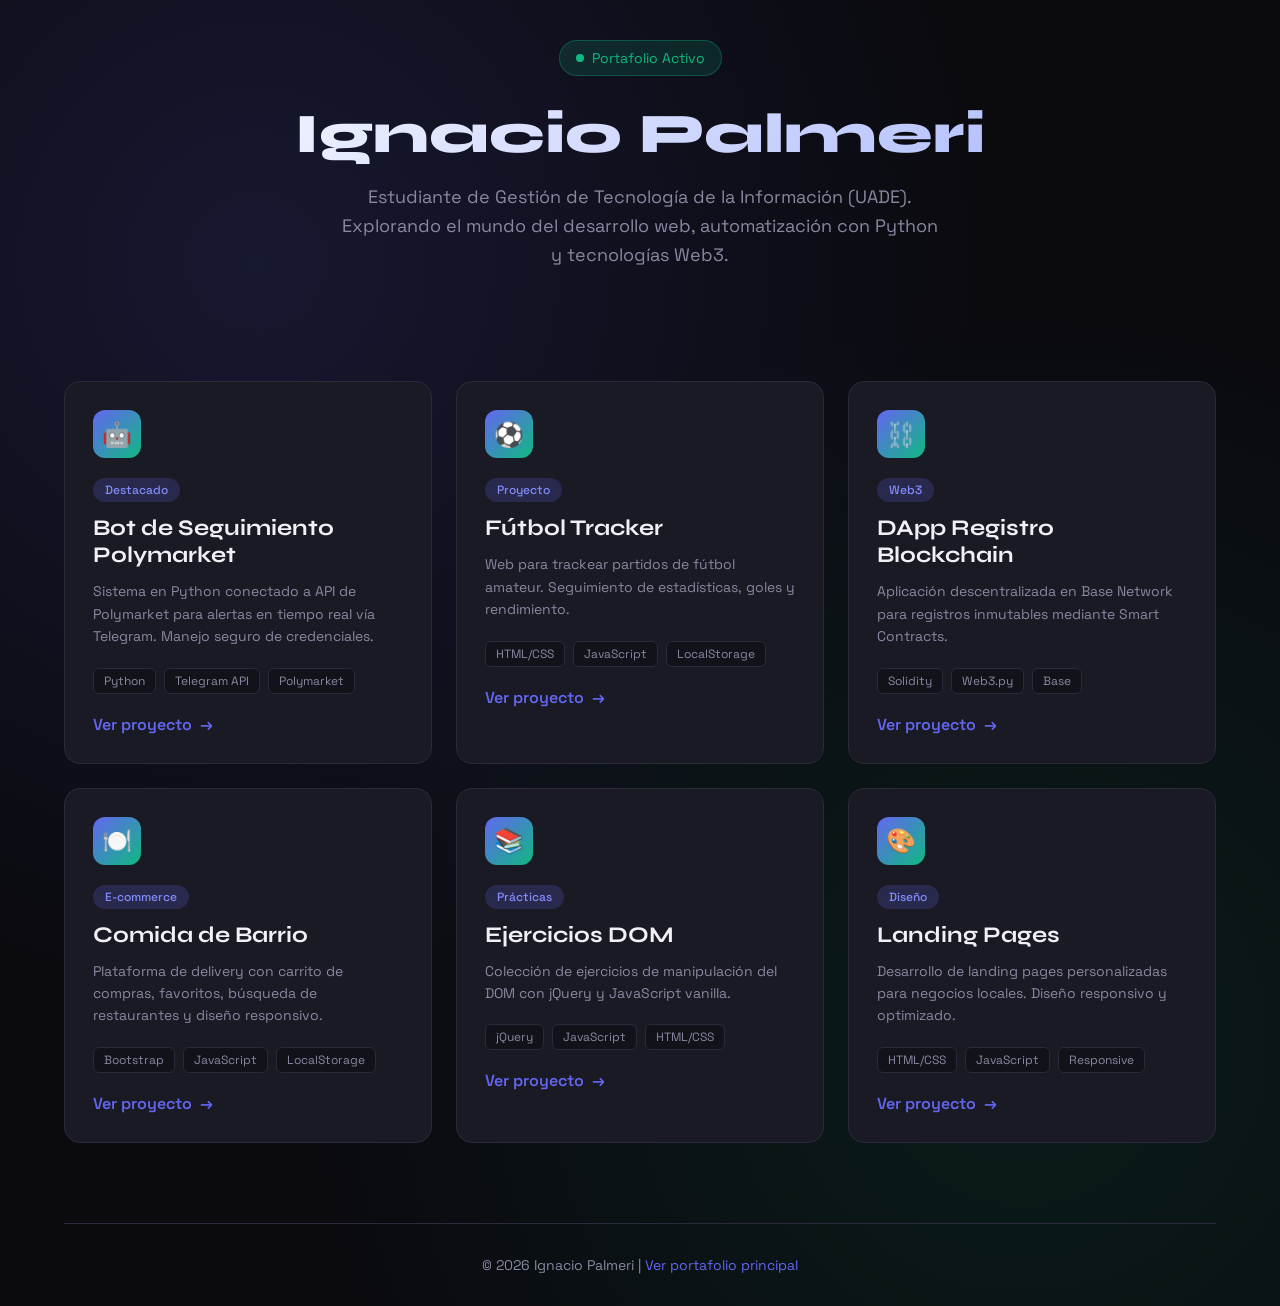
==== hub.html @ 8d7c6ccd "Update: Link to new hub" ====
<!DOCTYPE html>
<html lang="es">
<head>
  <meta charset="UTF-8">
  <meta name="viewport" content="width=device-width, initial-scale=1.0">
  <title>Ignacio Palmeri | Proyectos Web</title>
  <link rel="preconnect" href="https://fonts.googleapis.com">
  <link rel="preconnect" href="https://fonts.gstatic.com" crossorigin>
  <link href="https://fonts.googleapis.com/css2?family=Space+Grotesk:wght@400;500;700&family=Syne:wght@600;700;800&display=swap" rel="stylesheet">
  <link rel="icon" type="image/svg+xml" href="data:image/svg+xml,<svg xmlns='http://www.w3.org/2000/svg' viewBox='0 0 100 100'><text y='.9em' font-size='90'>🌐</text></svg>">
  
  <meta name="description" content="Portafolio de Ignacio Palmeri - Proyectos de desarrollo web, Python, Web3 y más">
  <meta property="og:title" content="Ignacio Palmeri | Proyectos Web">
  <meta property="og:description" content="Explora todos mis proyectos de desarrollo web">
  <meta property="og:type" content="website">
  
  <style>
    :root {
      --bg: #0a0a0f;
      --bg-soft: #12121a;
      --surface: #1a1a25;
      --line: #2a2a3a;
      --text: #f0f0f5;
      --muted: #8888a0;
      --accent: #6366f1;
      --accent-hover: #818cf8;
      --success: #10b981;
      --warning: #f59e0b;
      --shadow: 0 25px 50px -12px rgba(0, 0, 0, 0.5);
    }

    * {
      margin: 0;
      padding: 0;
      box-sizing: border-box;
    }

    body {
      min-height: 100vh;
      color: var(--text);
      font-family: 'Space Grotesk', sans-serif;
      background: 
        radial-gradient(ellipse at 20% 20%, rgba(99, 102, 241, 0.15) 0%, transparent 50%),
        radial-gradient(ellipse at 80% 80%, rgba(16, 185, 129, 0.1) 0%, transparent 50%),
        var(--bg);
    }

    .container {
      max-width: 1200px;
      margin: 0 auto;
      padding: 0 24px;
    }

    /* Header */
    header {
      padding: 40px 0;
      text-align: center;
    }

    .status-badge {
      display: inline-flex;
      align-items: center;
      gap: 8px;
      background: rgba(16, 185, 129, 0.15);
      border: 1px solid rgba(16, 185, 129, 0.3);
      color: var(--success);
      padding: 8px 16px;
      border-radius: 50px;
      font-size: 14px;
      margin-bottom: 24px;
    }

    .status-dot {
      width: 8px;
      height: 8px;
      background: var(--success);
      border-radius: 50%;
      animation: pulse 2s infinite;
    }

    @keyframes pulse {
      0%, 100% { opacity: 1; transform: scale(1); }
      50% { opacity: 0.7; transform: scale(1.2); }
    }

    h1 {
      font-family: 'Syne', sans-serif;
      font-size: clamp(2rem, 5vw, 3.5rem);
      font-weight: 800;
      margin-bottom: 16px;
      background: linear-gradient(135deg, #fff 0%, #a5b4fc 100%);
      -webkit-background-clip: text;
      -webkit-text-fill-color: transparent;
      background-clip: text;
    }

    .subtitle {
      color: var(--muted);
      font-size: 18px;
      max-width: 600px;
      margin: 0 auto 32px;
      line-height: 1.6;
    }

    /* Projects Grid */
    .projects-grid {
      display: grid;
      grid-template-columns: repeat(auto-fit, minmax(320px, 1fr));
      gap: 24px;
      padding: 40px 0 80px;
    }

    .project-card {
      background: var(--surface);
      border: 1px solid var(--line);
      border-radius: 16px;
      padding: 28px;
      transition: all 0.3s ease;
      position: relative;
      overflow: hidden;
    }

    .project-card::before {
      content: '';
      position: absolute;
      top: 0;
      left: 0;
      right: 0;
      height: 3px;
      background: linear-gradient(90deg, var(--accent), var(--success));
      opacity: 0;
      transition: opacity 0.3s;
    }

    .project-card:hover {
      transform: translateY(-8px);
      border-color: var(--accent);
      box-shadow: var(--shadow);
    }

    .project-card:hover::before {
      opacity: 1;
    }

    .project-icon {
      width: 48px;
      height: 48px;
      background: linear-gradient(135deg, var(--accent), var(--success));
      border-radius: 12px;
      display: flex;
      align-items: center;
      justify-content: center;
      font-size: 24px;
      margin-bottom: 20px;
    }

    .project-tag {
      display: inline-block;
      background: rgba(99, 102, 241, 0.2);
      color: var(--accent-hover);
      padding: 4px 12px;
      border-radius: 20px;
      font-size: 12px;
      font-weight: 500;
      margin-bottom: 12px;
    }

    .project-card h3 {
      font-family: 'Syne', sans-serif;
      font-size: 1.4rem;
      margin-bottom: 12px;
      color: var(--text);
    }

    .project-card p {
      color: var(--muted);
      font-size: 14px;
      line-height: 1.6;
      margin-bottom: 20px;
    }

    .tech-tags {
      display: flex;
      flex-wrap: wrap;
      gap: 8px;
      margin-bottom: 20px;
    }

    .tech-tag {
      background: var(--bg-soft);
      color: var(--muted);
      padding: 4px 10px;
      border-radius: 6px;
      font-size: 12px;
      border: 1px solid var(--line);
    }

    .project-link {
      display: inline-flex;
      align-items: center;
      gap: 8px;
      color: var(--accent);
      text-decoration: none;
      font-weight: 600;
      transition: gap 0.3s;
    }

    .project-link:hover {
      gap: 12px;
      color: var(--accent-hover);
    }

    /* Footer */
    footer {
      border-top: 1px solid var(--line);
      padding: 32px 0;
      text-align: center;
    }

    footer p {
      color: var(--muted);
      font-size: 14px;
    }

    footer a {
      color: var(--accent);
      text-decoration: none;
    }

    /* Responsive */
    @media (max-width: 768px) {
      .projects-grid {
        grid-template-columns: 1fr;
      }
      
      h1 {
        font-size: 2rem;
      }
    }
  </style>
</head>
<body>
  <div class="container">
    <header>
      <div class="status-badge">
        <span class="status-dot"></span>
        Portafolio Activo
      </div>
      <h1>Ignacio Palmeri</h1>
      <p class="subtitle">Estudiante de Gestión de Tecnología de la Información (UADE). Explorando el mundo del desarrollo web, automatización con Python y tecnologías Web3.</p>
    </header>

    <section class="projects-grid">
      <!-- Polymarket Bot -->
      <article class="project-card">
        <div class="project-icon">🤖</div>
        <span class="project-tag">Destacado</span>
        <h3>Bot de Seguimiento Polymarket</h3>
        <p>Sistema en Python conectado a API de Polymarket para alertas en tiempo real vía Telegram. Manejo seguro de credenciales.</p>
        <div class="tech-tags">
          <span class="tech-tag">Python</span>
          <span class="tech-tag">Telegram API</span>
          <span class="tech-tag">Polymarket</span>
        </div>
        <a href="https://polytools-omega.vercel.app/" target="_blank" class="project-link">
          Ver proyecto <span>→</span>
        </a>
      </article>

      <!-- Fútbol Tracker -->
      <article class="project-card">
        <div class="project-icon">⚽</div>
        <span class="project-tag">Proyecto</span>
        <h3>Fútbol Tracker</h3>
        <p>Web para trackear partidos de fútbol amateur. Seguimiento de estadísticas, goles y rendimiento.</p>
        <div class="tech-tags">
          <span class="tech-tag">HTML/CSS</span>
          <span class="tech-tag">JavaScript</span>
          <span class="tech-tag">LocalStorage</span>
        </div>
        <a href="https://fulbotracker.vercel.app/" target="_blank" class="project-link">
          Ver proyecto <span>→</span>
        </a>
      </article>

      <!-- DApp Blockchain -->
      <article class="project-card">
        <div class="project-icon">⛓️</div>
        <span class="project-tag">Web3</span>
        <h3>DApp Registro Blockchain</h3>
        <p>Aplicación descentralizada en Base Network para registros inmutables mediante Smart Contracts.</p>
        <div class="tech-tags">
          <span class="tech-tag">Solidity</span>
          <span class="tech-tag">Web3.py</span>
          <span class="tech-tag">Base</span>
        </div>
        <a href="https://prodesol.vercel.app/" target="_blank" class="project-link">
          Ver proyecto <span>→</span>
        </a>
      </article>

      <!-- Comida de Barrio -->
      <article class="project-card">
        <div class="project-icon">🍽️</div>
        <span class="project-tag">E-commerce</span>
        <h3>Comida de Barrio</h3>
        <p>Plataforma de delivery con carrito de compras, favoritos, búsqueda de restaurantes y diseño responsivo.</p>
        <div class="tech-tags">
          <span class="tech-tag">Bootstrap</span>
          <span class="tech-tag">JavaScript</span>
          <span class="tech-tag">LocalStorage</span>
        </div>
        <a href="https://comidadebarrio.vercel.app/" target="_blank" class="project-link">
          Ver proyecto <span>→</span>
        </a>
      </article>

      <!-- Ejercicios DOM -->
      <article class="project-card">
        <div class="project-icon">📚</div>
        <span class="project-tag">Prácticas</span>
        <h3>Ejercicios DOM</h3>
        <p>Colección de ejercicios de manipulación del DOM con jQuery y JavaScript vanilla.</p>
        <div class="tech-tags">
          <span class="tech-tag">jQuery</span>
          <span class="tech-tag">JavaScript</span>
          <span class="tech-tag">HTML/CSS</span>
        </div>
        <a href="https://dom-two.vercel.app/Ejercicios/ejercicio-jQuery/ejercicio-jQuery/index.html" target="_blank" class="project-link">
          Ver proyecto <span>→</span>
        </a>
      </article>

      <!-- Landing Pages -->
      <article class="project-card">
        <div class="project-icon">🎨</div>
        <span class="project-tag">Diseño</span>
        <h3>Landing Pages</h3>
        <p>Desarrollo de landing pages personalizadas para negocios locales. Diseño responsivo y optimizado.</p>
        <div class="tech-tags">
          <span class="tech-tag">HTML/CSS</span>
          <span class="tech-tag">JavaScript</span>
          <span class="tech-tag">Responsive</span>
        </div>
        <a href="https://dom-two.vercel.app/" target="_blank" class="project-link">
          Ver proyecto <span>→</span>
        </a>
      </article>
    </section>

    <footer>
      <p>© 2026 Ignacio Palmeri | <a href="https://portafolioignaciopalmeri.vercel.app/">Ver portafolio principal</a></p>
    </footer>
  </div>
</body>
</html>
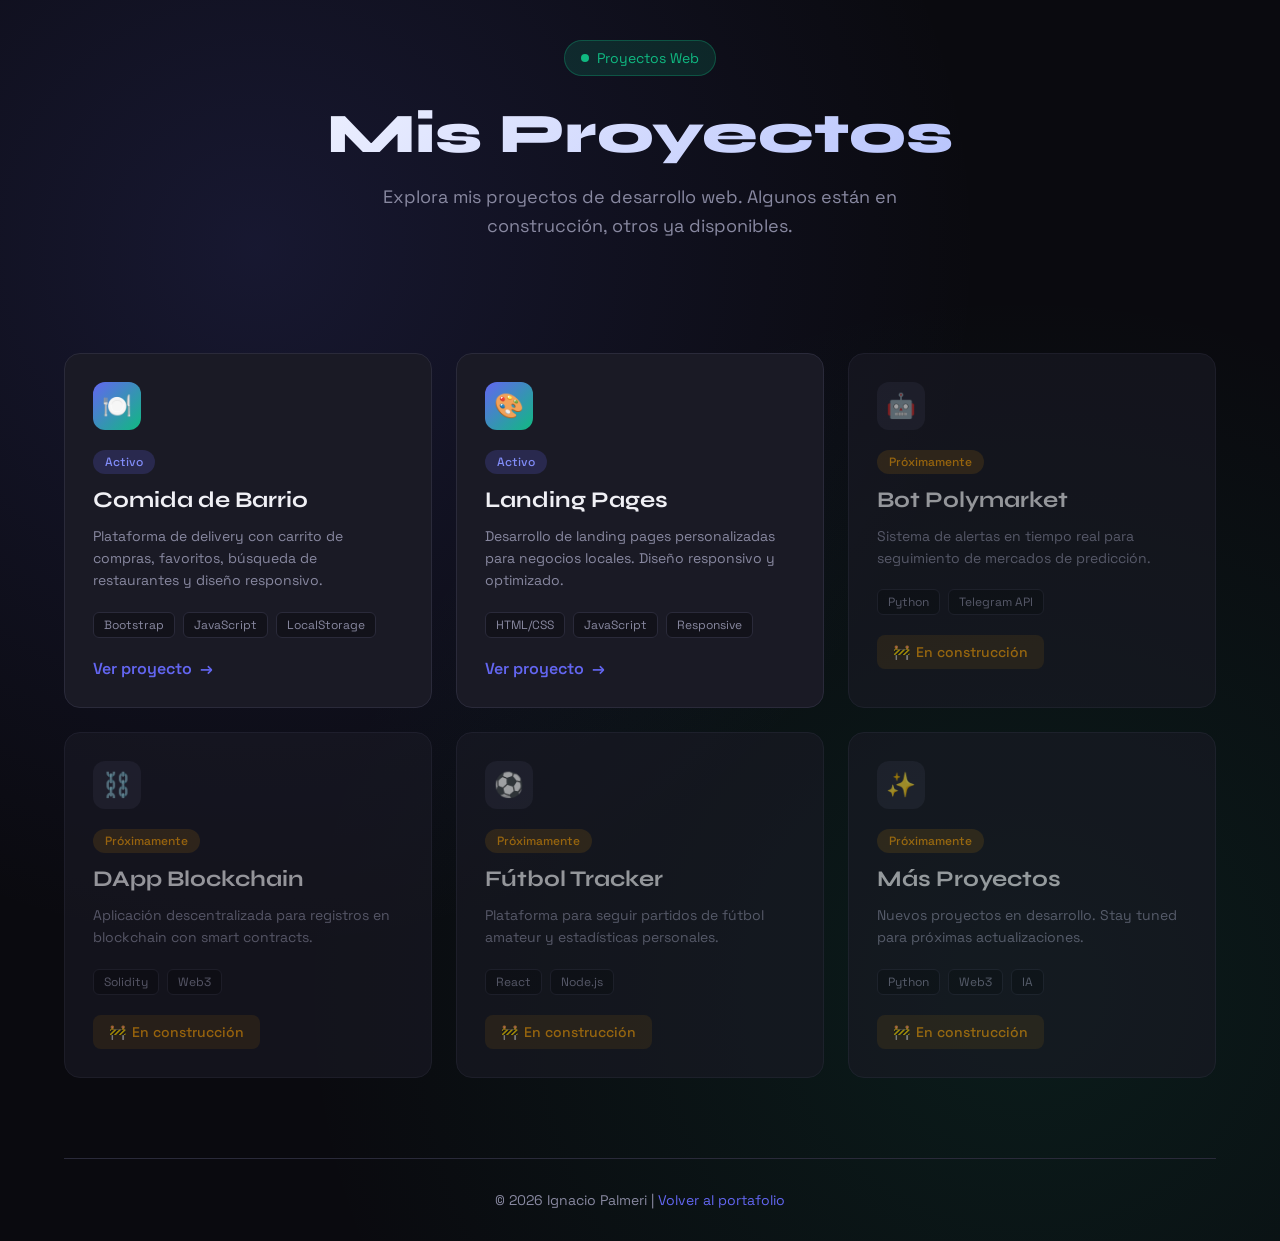
==== commit 8e697a15: "Update hub: show only Comida de Barrio and Landing Pages active, rest coming soon" ====
--- a/hub.html
+++ b/hub.html
@@ -3,15 +3,15 @@
 <head>
   <meta charset="UTF-8">
   <meta name="viewport" content="width=device-width, initial-scale=1.0">
-  <title>Ignacio Palmeri | Proyectos Web</title>
+  <title>Proyectos Web | Ignacio Palmeri</title>
   <link rel="preconnect" href="https://fonts.googleapis.com">
   <link rel="preconnect" href="https://fonts.gstatic.com" crossorigin>
   <link href="https://fonts.googleapis.com/css2?family=Space+Grotesk:wght@400;500;700&family=Syne:wght@600;700;800&display=swap" rel="stylesheet">
   <link rel="icon" type="image/svg+xml" href="data:image/svg+xml,<svg xmlns='http://www.w3.org/2000/svg' viewBox='0 0 100 100'><text y='.9em' font-size='90'>🌐</text></svg>">
   
-  <meta name="description" content="Portafolio de Ignacio Palmeri - Proyectos de desarrollo web, Python, Web3 y más">
-  <meta property="og:title" content="Ignacio Palmeri | Proyectos Web">
-  <meta property="og:description" content="Explora todos mis proyectos de desarrollo web">
+  <meta name="description" content="Proyectos Web de Ignacio Palmeri - Landing Pages y más">
+  <meta property="og:title" content="Proyectos Web | Ignacio Palmeri">
+  <meta property="og:description" content="Explora mis proyectos de desarrollo web">
   <meta property="og:type" content="website">
   
   <style>
@@ -142,6 +142,21 @@
       opacity: 1;
     }
 
+    .project-card.coming-soon {
+      opacity: 0.6;
+    }
+
+    .project-card.coming-soon:hover {
+      transform: none;
+      border-color: var(--line);
+      box-shadow: none;
+      cursor: default;
+    }
+
+    .project-card.coming-soon::before {
+      display: none;
+    }
+
     .project-icon {
       width: 48px;
       height: 48px;
@@ -154,6 +169,10 @@
       margin-bottom: 20px;
     }
 
+    .project-card.coming-soon .project-icon {
+      background: var(--line);
+    }
+
     .project-tag {
       display: inline-block;
       background: rgba(99, 102, 241, 0.2);
@@ -165,6 +184,11 @@
       margin-bottom: 12px;
     }
 
+    .project-card.coming-soon .project-tag {
+      background: rgba(245, 158, 11, 0.2);
+      color: var(--warning);
+    }
+
     .project-card h3 {
       font-family: 'Syne', sans-serif;
       font-size: 1.4rem;
@@ -208,6 +232,18 @@
     .project-link:hover {
       gap: 12px;
       color: var(--accent-hover);
+    }
+
+    .coming-soon-badge {
+      display: inline-flex;
+      align-items: center;
+      gap: 6px;
+      background: rgba(245, 158, 11, 0.15);
+      color: var(--warning);
+      padding: 8px 16px;
+      border-radius: 8px;
+      font-size: 14px;
+      font-weight: 500;
     }
 
     /* Footer */
@@ -244,112 +280,109 @@
     <header>
       <div class="status-badge">
         <span class="status-dot"></span>
-        Portafolio Activo
+        Proyectos Web
       </div>
-      <h1>Ignacio Palmeri</h1>
-      <p class="subtitle">Estudiante de Gestión de Tecnología de la Información (UADE). Explorando el mundo del desarrollo web, automatización con Python y tecnologías Web3.</p>
+      <h1>Mis Proyectos</h1>
+      <p class="subtitle">Explora mis proyectos de desarrollo web. Algunos están en construcción, otros ya disponibles.</p>
     </header>
 
     <section class="projects-grid">
-      <!-- Polymarket Bot -->
+      <!-- Comida de Barrio -->
       <article class="project-card">
-        <div class="project-icon">🤖</div>
-        <span class="project-tag">Destacado</span>
-        <h3>Bot de Seguimiento Polymarket</h3>
-        <p>Sistema en Python conectado a API de Polymarket para alertas en tiempo real vía Telegram. Manejo seguro de credenciales.</p>
-        <div class="tech-tags">
-          <span class="tech-tag">Python</span>
-          <span class="tech-tag">Telegram API</span>
-          <span class="tech-tag">Polymarket</span>
-        </div>
-        <a href="https://polytools-omega.vercel.app/" target="_blank" class="project-link">
+        <div class="project-icon">🍽️</div>
+        <span class="project-tag">Activo</span>
+        <h3>Comida de Barrio</h3>
+        <p>Plataforma de delivery con carrito de compras, favoritos, búsqueda de restaurantes y diseño responsivo.</p>
+        <div class="tech-tags">
+          <span class="tech-tag">Bootstrap</span>
+          <span class="tech-tag">JavaScript</span>
+          <span class="tech-tag">LocalStorage</span>
+        </div>
+        <a href="https://comidadebarrio.vercel.app/" target="_blank" class="project-link">
           Ver proyecto <span>→</span>
         </a>
       </article>
 
-      <!-- Fútbol Tracker -->
+      <!-- Landing Pages -->
       <article class="project-card">
-        <div class="project-icon">⚽</div>
-        <span class="project-tag">Proyecto</span>
-        <h3>Fútbol Tracker</h3>
-        <p>Web para trackear partidos de fútbol amateur. Seguimiento de estadísticas, goles y rendimiento.</p>
+        <div class="project-icon">🎨</div>
+        <span class="project-tag">Activo</span>
+        <h3>Landing Pages</h3>
+        <p>Desarrollo de landing pages personalizadas para negocios locales. Diseño responsivo y optimizado.</p>
         <div class="tech-tags">
           <span class="tech-tag">HTML/CSS</span>
           <span class="tech-tag">JavaScript</span>
-          <span class="tech-tag">LocalStorage</span>
+          <span class="tech-tag">Responsive</span>
         </div>
         <a href="https://fulbotracker.vercel.app/" target="_blank" class="project-link">
           Ver proyecto <span>→</span>
         </a>
       </article>
 
-      <!-- DApp Blockchain -->
-      <article class="project-card">
+      <!-- Próximamente: Bot Polymarket -->
+      <article class="project-card coming-soon">
+        <div class="project-icon">🤖</div>
+        <span class="project-tag">Próximamente</span>
+        <h3>Bot Polymarket</h3>
+        <p>Sistema de alertas en tiempo real para seguimiento de mercados de predicción.</p>
+        <div class="tech-tags">
+          <span class="tech-tag">Python</span>
+          <span class="tech-tag">Telegram API</span>
+        </div>
+        <div class="coming-soon-badge">
+          <span>🚧</span> En construcción
+        </div>
+      </article>
+
+      <!-- Próximamente: DApp Blockchain -->
+      <article class="project-card coming-soon">
         <div class="project-icon">⛓️</div>
-        <span class="project-tag">Web3</span>
-        <h3>DApp Registro Blockchain</h3>
-        <p>Aplicación descentralizada en Base Network para registros inmutables mediante Smart Contracts.</p>
+        <span class="project-tag">Próximamente</span>
+        <h3>DApp Blockchain</h3>
+        <p>Aplicación descentralizada para registros en blockchain con smart contracts.</p>
         <div class="tech-tags">
           <span class="tech-tag">Solidity</span>
-          <span class="tech-tag">Web3.py</span>
-          <span class="tech-tag">Base</span>
-        </div>
-        <a href="https://prodesol.vercel.app/" target="_blank" class="project-link">
-          Ver proyecto <span>→</span>
-        </a>
-      </article>
-
-      <!-- Comida de Barrio -->
-      <article class="project-card">
-        <div class="project-icon">🍽️</div>
-        <span class="project-tag">E-commerce</span>
-        <h3>Comida de Barrio</h3>
-        <p>Plataforma de delivery con carrito de compras, favoritos, búsqueda de restaurantes y diseño responsivo.</p>
-        <div class="tech-tags">
-          <span class="tech-tag">Bootstrap</span>
-          <span class="tech-tag">JavaScript</span>
-          <span class="tech-tag">LocalStorage</span>
-        </div>
-        <a href="https://comidadebarrio.vercel.app/" target="_blank" class="project-link">
-          Ver proyecto <span>→</span>
-        </a>
-      </article>
-
-      <!-- Ejercicios DOM -->
-      <article class="project-card">
-        <div class="project-icon">📚</div>
-        <span class="project-tag">Prácticas</span>
-        <h3>Ejercicios DOM</h3>
-        <p>Colección de ejercicios de manipulación del DOM con jQuery y JavaScript vanilla.</p>
-        <div class="tech-tags">
-          <span class="tech-tag">jQuery</span>
-          <span class="tech-tag">JavaScript</span>
-          <span class="tech-tag">HTML/CSS</span>
-        </div>
-        <a href="https://dom-two.vercel.app/Ejercicios/ejercicio-jQuery/ejercicio-jQuery/index.html" target="_blank" class="project-link">
-          Ver proyecto <span>→</span>
-        </a>
-      </article>
-
-      <!-- Landing Pages -->
-      <article class="project-card">
-        <div class="project-icon">🎨</div>
-        <span class="project-tag">Diseño</span>
-        <h3>Landing Pages</h3>
-        <p>Desarrollo de landing pages personalizadas para negocios locales. Diseño responsivo y optimizado.</p>
-        <div class="tech-tags">
-          <span class="tech-tag">HTML/CSS</span>
-          <span class="tech-tag">JavaScript</span>
-          <span class="tech-tag">Responsive</span>
-        </div>
-        <a href="https://dom-two.vercel.app/" target="_blank" class="project-link">
-          Ver proyecto <span>→</span>
-        </a>
+          <span class="tech-tag">Web3</span>
+        </div>
+        <div class="coming-soon-badge">
+          <span>🚧</span> En construcción
+        </div>
+      </article>
+
+      <!-- Próximamente: Fútbol Tracker -->
+      <article class="project-card coming-soon">
+        <div class="project-icon">⚽</div>
+        <span class="project-tag">Próximamente</span>
+        <h3>Fútbol Tracker</h3>
+        <p>Plataforma para seguir partidos de fútbol amateur y estadísticas personales.</p>
+        <div class="tech-tags">
+          <span class="tech-tag">React</span>
+          <span class="tech-tag">Node.js</span>
+        </div>
+        <div class="coming-soon-badge">
+          <span>🚧</span> En construcción
+        </div>
+      </article>
+
+      <!-- Próximamente: Más proyectos -->
+      <article class="project-card coming-soon">
+        <div class="project-icon">✨</div>
+        <span class="project-tag">Próximamente</span>
+        <h3>Más Proyectos</h3>
+        <p>Nuevos proyectos en desarrollo. Stay tuned para próximas actualizaciones.</p>
+        <div class="tech-tags">
+          <span class="tech-tag">Python</span>
+          <span class="tech-tag">Web3</span>
+          <span class="tech-tag">IA</span>
+        </div>
+        <div class="coming-soon-badge">
+          <span>🚧</span> En construcción
+        </div>
       </article>
     </section>
 
     <footer>
-      <p>© 2026 Ignacio Palmeri | <a href="https://portafolioignaciopalmeri.vercel.app/">Ver portafolio principal</a></p>
+      <p>© 2026 Ignacio Palmeri | <a href="https://portafolioignaciopalmeri.vercel.app/">Volver al portafolio</a></p>
     </footer>
   </div>
 </body>
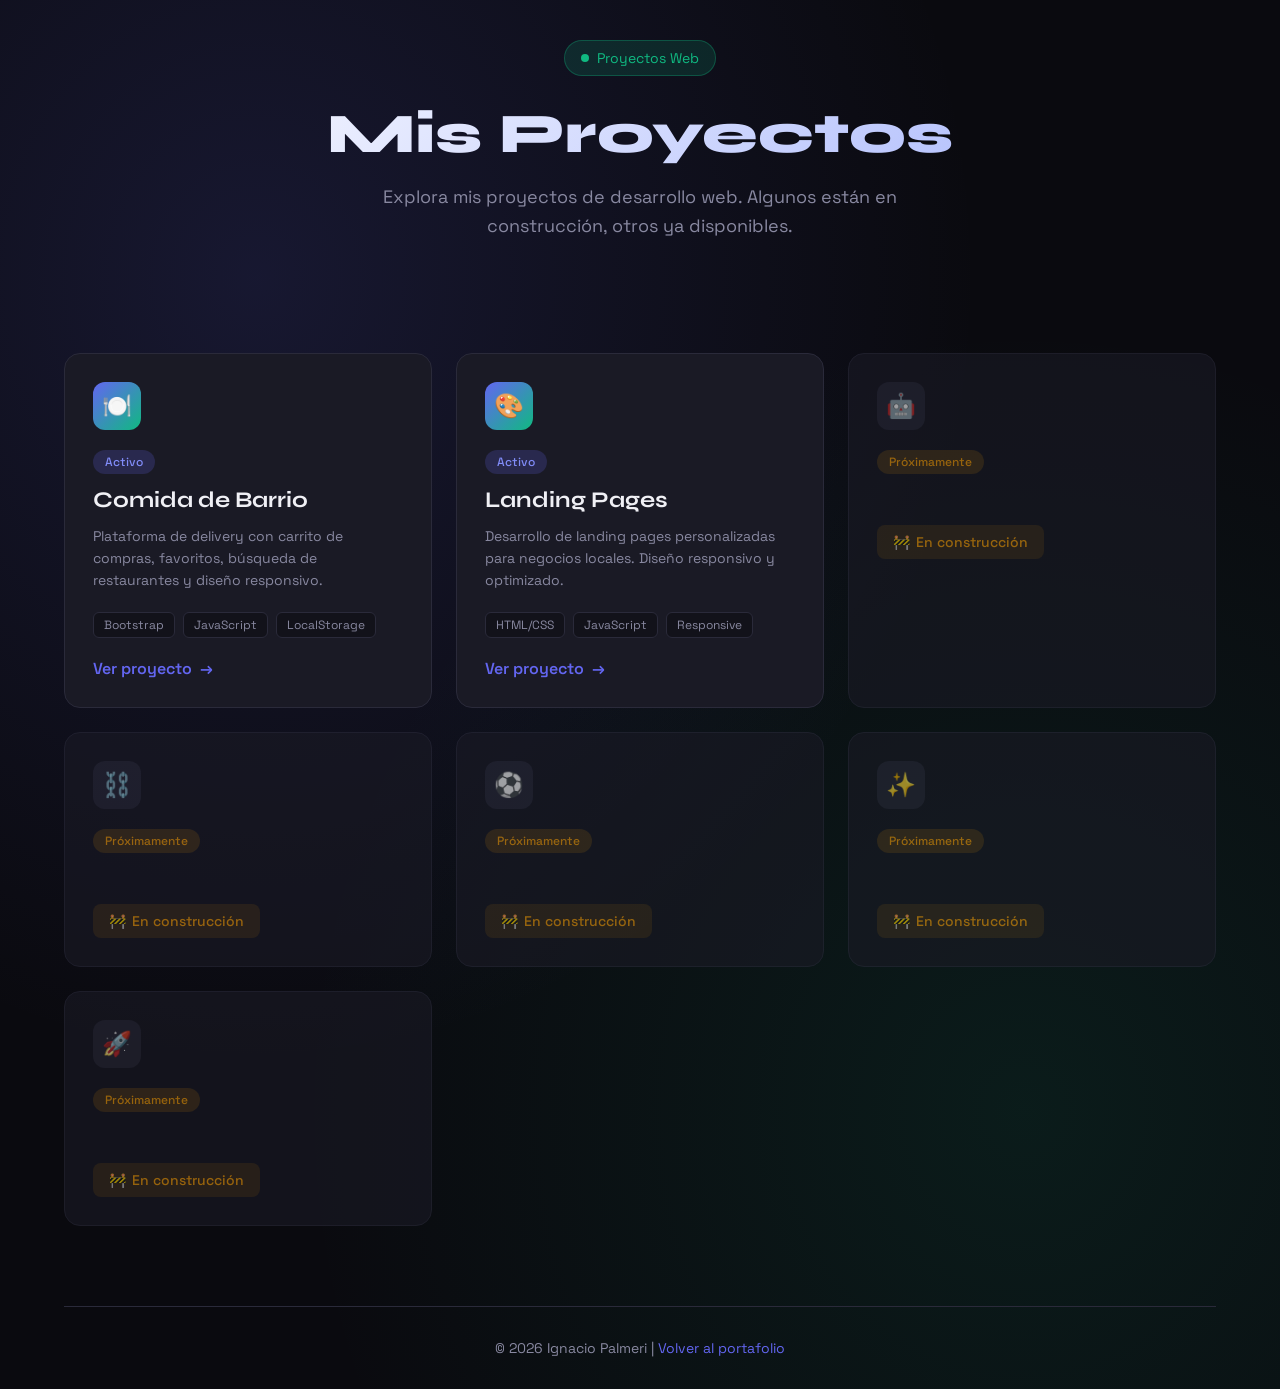
==== commit 4bbabf55: "Fix: Landing Pages now links to dom-two" ====
--- a/hub.html
+++ b/hub.html
@@ -314,67 +314,56 @@
           <span class="tech-tag">JavaScript</span>
           <span class="tech-tag">Responsive</span>
         </div>
-        <a href="https://fulbotracker.vercel.app/" target="_blank" class="project-link">
+        <a href="https://dom-two.vercel.app/" target="_blank" class="project-link">
           Ver proyecto <span>→</span>
         </a>
       </article>
 
-      <!-- Próximamente: Bot Polymarket -->
+      <!-- Próximamente -->
       <article class="project-card coming-soon">
         <div class="project-icon">🤖</div>
         <span class="project-tag">Próximamente</span>
-        <h3>Bot Polymarket</h3>
-        <p>Sistema de alertas en tiempo real para seguimiento de mercados de predicción.</p>
-        <div class="tech-tags">
-          <span class="tech-tag">Python</span>
-          <span class="tech-tag">Telegram API</span>
-        </div>
-        <div class="coming-soon-badge">
-          <span>🚧</span> En construcción
-        </div>
-      </article>
-
-      <!-- Próximamente: DApp Blockchain -->
+        <h3>&nbsp;</h3>
+        <div class="coming-soon-badge">
+          <span>🚧</span> En construcción
+        </div>
+      </article>
+
+      <!-- Próximamente -->
       <article class="project-card coming-soon">
         <div class="project-icon">⛓️</div>
         <span class="project-tag">Próximamente</span>
-        <h3>DApp Blockchain</h3>
-        <p>Aplicación descentralizada para registros en blockchain con smart contracts.</p>
-        <div class="tech-tags">
-          <span class="tech-tag">Solidity</span>
-          <span class="tech-tag">Web3</span>
-        </div>
-        <div class="coming-soon-badge">
-          <span>🚧</span> En construcción
-        </div>
-      </article>
-
-      <!-- Próximamente: Fútbol Tracker -->
+        <h3>&nbsp;</h3>
+        <div class="coming-soon-badge">
+          <span>🚧</span> En construcción
+        </div>
+      </article>
+
+      <!-- Próximamente -->
       <article class="project-card coming-soon">
         <div class="project-icon">⚽</div>
         <span class="project-tag">Próximamente</span>
-        <h3>Fútbol Tracker</h3>
-        <p>Plataforma para seguir partidos de fútbol amateur y estadísticas personales.</p>
-        <div class="tech-tags">
-          <span class="tech-tag">React</span>
-          <span class="tech-tag">Node.js</span>
-        </div>
-        <div class="coming-soon-badge">
-          <span>🚧</span> En construcción
-        </div>
-      </article>
-
-      <!-- Próximamente: Más proyectos -->
+        <h3>&nbsp;</h3>
+        <div class="coming-soon-badge">
+          <span>🚧</span> En construcción
+        </div>
+      </article>
+
+      <!-- Próximamente -->
       <article class="project-card coming-soon">
         <div class="project-icon">✨</div>
         <span class="project-tag">Próximamente</span>
-        <h3>Más Proyectos</h3>
-        <p>Nuevos proyectos en desarrollo. Stay tuned para próximas actualizaciones.</p>
-        <div class="tech-tags">
-          <span class="tech-tag">Python</span>
-          <span class="tech-tag">Web3</span>
-          <span class="tech-tag">IA</span>
-        </div>
+        <h3>&nbsp;</h3>
+        <div class="coming-soon-badge">
+          <span>🚧</span> En construcción
+        </div>
+      </article>
+
+      <!-- Próximamente -->
+      <article class="project-card coming-soon">
+        <div class="project-icon">🚀</div>
+        <span class="project-tag">Próximamente</span>
+        <h3>&nbsp;</h3>
         <div class="coming-soon-badge">
           <span>🚧</span> En construcción
         </div>
